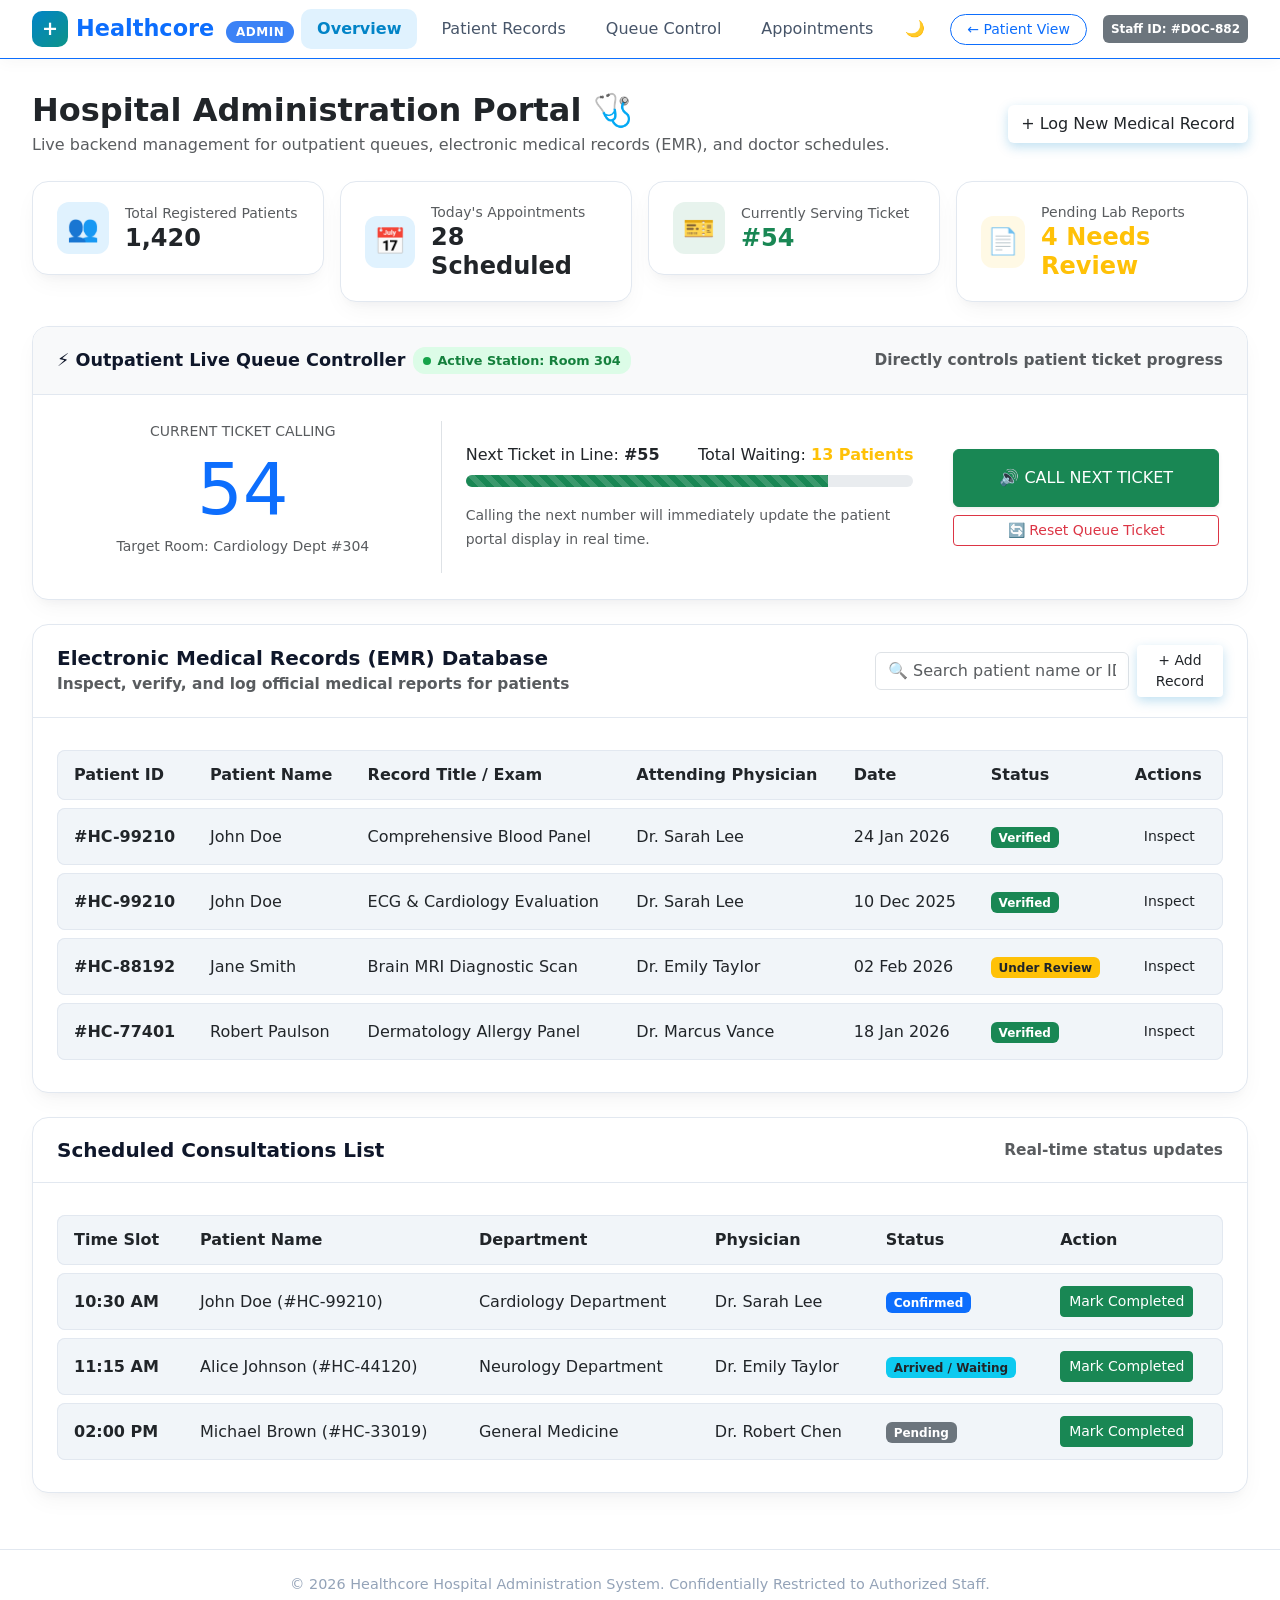
==== admin.html @ 1185d485 "Add files via upload" ====
<!DOCTYPE html>
<html lang="en" data-theme="light">

<head>
    <meta charset="UTF-8">
    <meta name="viewport" content="width=device-width, initial-scale=1.0">
    <title>Staff Admin Portal - Healthcore Hospital Management</title>
    <meta name="description" content="Healthcore Hospital Administration Portal - Manage patient medical records, live queue tickets, and appointments.">
    <link rel="stylesheet" href="style.css">
    <link href="https://cdn.jsdelivr.net/npm/bootstrap@5.0.2/dist/css/bootstrap.min.css" rel="stylesheet">
    <link rel="preconnect" href="https://fonts.googleapis.com">
    <link rel="preconnect" href="https://fonts.gstatic.com" crossorigin>
    <link href="https://fonts.googleapis.com/css2?family=Manrope:wght@200..800&display=swap" rel="stylesheet">
</head>

<body>
    <!-- Admin Header / Navbar -->
    <nav class="navbar navbar-expand-lg navbar-custom sticky-top border-bottom border-primary">
        <div class="navbar-layout">
            <a class="navbar-brand-custom text-primary d-flex align-items-center gap-2" href="admin.html">
                <span class="logo-icon bg-primary text-white">+</span> 
                <span>Healthcore <span class="admin-badge ms-1">ADMIN</span></span>
            </a>

            <button class="navbar-toggler border-0" type="button" data-bs-toggle="collapse" data-bs-target="#adminNavbar">
                <span class="navbar-toggler-icon">☰</span>
            </button>

            <div class="collapse navbar-collapse justify-content-center" id="adminNavbar">
                <ul class="navbar-nav gap-2">
                    <li class="nav-item">
                        <a class="nav-link nav-link-custom active" href="admin.html">
                            Overview
                        </a>
                    </li>
                    <li class="nav-item">
                        <a class="nav-link nav-link-custom" href="#records-management">
                            Patient Records
                        </a>
                    </li>
                    <li class="nav-item">
                        <a class="nav-link nav-link-custom" href="#queue-controller">
                            Queue Control
                        </a>
                    </li>
                    <li class="nav-item">
                        <a class="nav-link nav-link-custom" href="#appointments-management">
                            Appointments
                        </a>
                    </li>
                </ul>
            </div>

            <!-- Admin Controls -->
            <div class="d-flex align-items-center gap-3">
                <button class="btn btn-outline-custom p-2 rounded-circle" id="themeToggleBtn" title="Toggle Light/Dark Theme">
                    🌙
                </button>
                <a href="index.html" class="btn btn-outline-primary btn-sm rounded-pill px-3">
                    ← Patient View
                </a>
                <span class="badge bg-secondary p-2 d-none d-md-inline-block">Staff ID: #DOC-882</span>
            </div>
        </div>
    </nav>

    <!-- Main Wrapper -->
    <main class="main-wrapper">
        
        <!-- Welcome Admin Header -->
        <div class="d-flex align-items-center justify-content-between mb-4 flex-wrap gap-2">
            <div>
                <h2 class="manrope-800 mb-1">Hospital Administration Portal 🩺</h2>
                <p class="text-muted mb-0">Live backend management for outpatient queues, electronic medical records (EMR), and doctor schedules.</p>
            </div>
            <button class="btn btn-primary-custom" data-bs-toggle="modal" data-bs-target="#addRecordModal">
                + Log New Medical Record
            </button>
        </div>

        <!-- Admin KPI Metrics Grid -->
        <div class="row g-3 mb-4">
            <div class="col-md-3">
                <div class="kpi-card">
                    <div class="kpi-icon-box">👥</div>
                    <div>
                        <small class="text-muted d-block">Total Registered Patients</small>
                        <h4 class="manrope-800 mb-0">1,420</h4>
                    </div>
                </div>
            </div>
            <div class="col-md-3">
                <div class="kpi-card">
                    <div class="kpi-icon-box">📅</div>
                    <div>
                        <small class="text-muted d-block">Today's Appointments</small>
                        <h4 class="manrope-800 mb-0" id="adminApptCount">28 Scheduled</h4>
                    </div>
                </div>
            </div>
            <div class="col-md-3">
                <div class="kpi-card">
                    <div class="kpi-icon-box bg-success bg-opacity-10 text-success">🎫</div>
                    <div>
                        <small class="text-muted d-block">Currently Serving Ticket</small>
                        <h4 class="manrope-800 mb-0 text-success" id="adminServingTicket">#54</h4>
                    </div>
                </div>
            </div>
            <div class="col-md-3">
                <div class="kpi-card">
                    <div class="kpi-icon-box bg-warning bg-opacity-10 text-warning">📄</div>
                    <div>
                        <small class="text-muted d-block">Pending Lab Reports</small>
                        <h4 class="manrope-800 mb-0 text-warning">4 Needs Review</h4>
                    </div>
                </div>
            </div>
        </div>

        <!-- Live Queue Controller Card -->
        <section class="card-custom mb-4" id="queue-controller">
            <div class="card-header-custom bg-light">
                <div class="d-flex align-items-center gap-2">
                    <span>⚡ Outpatient Live Queue Controller</span>
                    <span class="queue-badge-live"><span class="pulse-dot"></span> Active Station: Room 304</span>
                </div>
                <small class="text-muted">Directly controls patient ticket progress</small>
            </div>
            <div class="card-body-custom">
                <div class="row align-items-center">
                    <div class="col-lg-4 text-center border-end">
                        <small class="text-muted d-block">CURRENT TICKET CALLING</small>
                        <h1 class="display-2 manrope-800 text-primary my-1" id="adminTicketDisplay">54</h1>
                        <p class="text-muted small">Target Room: Cardiology Dept #304</p>
                    </div>
                    <div class="col-lg-5 p-4">
                        <div class="d-flex justify-content-between mb-2">
                            <span>Next Ticket in Line: <strong class="text-dark" id="adminNextTicket">#55</strong></span>
                            <span>Total Waiting: <strong class="text-warning" id="adminWaitingCount">13 Patients</strong></span>
                        </div>
                        <div class="progress mb-3" style="height: 12px;">
                            <div class="progress-bar progress-bar-striped progress-bar-animated bg-success" role="progressbar" style="width: 80%" id="adminQueueProgressBar"></div>
                        </div>
                        <small class="text-muted">Calling the next number will immediately update the patient portal display in real time.</small>
                    </div>
                    <div class="col-lg-3 text-center p-3">
                        <button class="btn btn-success w-100 py-3 manrope-700 mb-2 shadow-sm" id="adminCallNextBtn">
                            🔊 CALL NEXT TICKET
                        </button>
                        <button class="btn btn-outline-danger btn-sm w-100" id="adminResetQueueBtn">
                            🔄 Reset Queue Ticket
                        </button>
                    </div>
                </div>
            </div>
        </section>

        <!-- Electronic Medical Records (EMR) Management Table -->
        <section class="card-custom mb-4" id="records-management">
            <div class="card-header-custom flex-wrap gap-2">
                <div>
                    <h5 class="manrope-700 mb-0">Electronic Medical Records (EMR) Database</h5>
                    <small class="text-muted">Inspect, verify, and log official medical reports for patients</small>
                </div>
                <div class="d-flex gap-2 align-items-center">
                    <input type="text" class="form-control form-control-custom table-search-bar" id="adminRecordSearch" placeholder="🔍 Search patient name or ID...">
                    <button class="btn btn-primary-custom btn-sm" data-bs-toggle="modal" data-bs-target="#addRecordModal">
                        + Add Record
                    </button>
                </div>
            </div>
            <div class="card-body-custom">
                <div class="records-table-container">
                    <table class="records-table">
                        <thead>
                            <tr>
                                <th>Patient ID</th>
                                <th>Patient Name</th>
                                <th>Record Title / Exam</th>
                                <th>Attending Physician</th>
                                <th>Date</th>
                                <th>Status</th>
                                <th>Actions</th>
                            </tr>
                        </thead>
                        <tbody id="adminRecordsTableBody">
                            <tr>
                                <td><strong>#HC-99210</strong></td>
                                <td>John Doe</td>
                                <td>Comprehensive Blood Panel</td>
                                <td>Dr. Sarah Lee</td>
                                <td>24 Jan 2026</td>
                                <td><span class="badge bg-success">Verified</span></td>
                                <td>
                                    <button class="btn btn-sm btn-outline-custom view-admin-record" data-record-id="REC-001">Inspect</button>
                                </td>
                            </tr>
                            <tr>
                                <td><strong>#HC-99210</strong></td>
                                <td>John Doe</td>
                                <td>ECG & Cardiology Evaluation</td>
                                <td>Dr. Sarah Lee</td>
                                <td>10 Dec 2025</td>
                                <td><span class="badge bg-success">Verified</span></td>
                                <td>
                                    <button class="btn btn-sm btn-outline-custom view-admin-record" data-record-id="REC-002">Inspect</button>
                                </td>
                            </tr>
                            <tr>
                                <td><strong>#HC-88192</strong></td>
                                <td>Jane Smith</td>
                                <td>Brain MRI Diagnostic Scan</td>
                                <td>Dr. Emily Taylor</td>
                                <td>02 Feb 2026</td>
                                <td><span class="badge bg-warning text-dark">Under Review</span></td>
                                <td>
                                    <button class="btn btn-sm btn-outline-custom view-admin-record" data-record-id="REC-004">Inspect</button>
                                </td>
                            </tr>
                            <tr>
                                <td><strong>#HC-77401</strong></td>
                                <td>Robert Paulson</td>
                                <td>Dermatology Allergy Panel</td>
                                <td>Dr. Marcus Vance</td>
                                <td>18 Jan 2026</td>
                                <td><span class="badge bg-success">Verified</span></td>
                                <td>
                                    <button class="btn btn-sm btn-outline-custom view-admin-record" data-record-id="REC-005">Inspect</button>
                                </td>
                            </tr>
                        </tbody>
                    </table>
                </div>
            </div>
        </section>

        <!-- Today's Scheduled Appointments Admin Management -->
        <section class="card-custom mb-4" id="appointments-management">
            <div class="card-header-custom">
                <h5 class="manrope-700 mb-0">Scheduled Consultations List</h5>
                <small class="text-muted">Real-time status updates</small>
            </div>
            <div class="card-body-custom">
                <div class="records-table-container">
                    <table class="records-table">
                        <thead>
                            <tr>
                                <th>Time Slot</th>
                                <th>Patient Name</th>
                                <th>Department</th>
                                <th>Physician</th>
                                <th>Status</th>
                                <th>Action</th>
                            </tr>
                        </thead>
                        <tbody>
                            <tr>
                                <td><strong>10:30 AM</strong></td>
                                <td>John Doe (#HC-99210)</td>
                                <td>Cardiology Department</td>
                                <td>Dr. Sarah Lee</td>
                                <td><span class="badge bg-primary">Confirmed</span></td>
                                <td>
                                    <button class="btn btn-sm btn-success mark-complete-btn">Mark Completed</button>
                                </td>
                            </tr>
                            <tr>
                                <td><strong>11:15 AM</strong></td>
                                <td>Alice Johnson (#HC-44120)</td>
                                <td>Neurology Department</td>
                                <td>Dr. Emily Taylor</td>
                                <td><span class="badge bg-info text-dark">Arrived / Waiting</span></td>
                                <td>
                                    <button class="btn btn-sm btn-success mark-complete-btn">Mark Completed</button>
                                </td>
                            </tr>
                            <tr>
                                <td><strong>02:00 PM</strong></td>
                                <td>Michael Brown (#HC-33019)</td>
                                <td>General Medicine</td>
                                <td>Dr. Robert Chen</td>
                                <td><span class="badge bg-secondary">Pending</span></td>
                                <td>
                                    <button class="btn btn-sm btn-success mark-complete-btn">Mark Completed</button>
                                </td>
                            </tr>
                        </tbody>
                    </table>
                </div>
            </div>
        </section>

    </main>

    <!-- MODAL: Add New Medical Record -->
    <div class="modal fade" id="addRecordModal" tabindex="-1" aria-hidden="true">
        <div class="modal-dialog modal-dialog-centered modal-lg">
            <div class="modal-content modal-content-custom">
                <div class="modal-header modal-header-custom">
                    <h5 class="modal-title manrope-700">Log New Medical Record (EMR)</h5>
                    <button type="button" class="btn-close" data-bs-dismiss="modal" aria-label="Close"></button>
                </div>
                <form id="addRecordForm">
                    <div class="modal-body p-4">
                        <div class="row g-3 mb-3">
                            <div class="col-md-6">
                                <label class="form-label manrope-600">Patient ID</label>
                                <input type="text" class="form-control form-control-custom" placeholder="#HC-99210" required>
                            </div>
                            <div class="col-md-6">
                                <label class="form-label manrope-600">Patient Full Name</label>
                                <input type="text" class="form-control form-control-custom" placeholder="John Doe" required>
                            </div>
                            <div class="col-md-6">
                                <label class="form-label manrope-600">Record Title / Procedure</label>
                                <input type="text" class="form-control form-control-custom" id="newRecTitle" placeholder="e.g. Chest X-Ray Scan" required>
                            </div>
                            <div class="col-md-6">
                                <label class="form-label manrope-600">Attending Physician</label>
                                <select class="form-select form-select-custom" id="newRecDoctor" required>
                                    <option value="Dr. Sarah Lee">Dr. Sarah Lee (Cardiology)</option>
                                    <option value="Dr. Robert Chen">Dr. Robert Chen (General Medicine)</option>
                                    <option value="Dr. Emily Taylor">Dr. Emily Taylor (Neurology)</option>
                                </select>
                            </div>
                        </div>
                        <div class="mb-3">
                            <label class="form-label manrope-600">Diagnostic Summary & Notes</label>
                            <textarea class="form-control form-control-custom" rows="4" placeholder="Enter clinical findings, vitals, lab parameters, and prescription details..." required></textarea>
                        </div>
                    </div>
                    <div class="modal-footer modal-footer-custom">
                        <button type="button" class="btn btn-outline-custom" data-bs-dismiss="modal">Cancel</button>
                        <button type="submit" class="btn btn-primary-custom">Save & Publish Record</button>
                    </div>
                </form>
            </div>
        </div>
    </div>

    <!-- Toast Notifications Container -->
    <div class="toast-container-custom" id="toastContainer"></div>

    <!-- Footer -->
    <footer>
        <div class="container">
            <p class="mb-1">© 2026 Healthcore Hospital Administration System. Confidentially Restricted to Authorized Staff.</p>
        </div>
    </footer>

    <script src="https://cdn.jsdelivr.net/npm/bootstrap@5.0.2/dist/js/bootstrap.bundle.min.js"></script>
    <script src="script.js"></script>
</body>

</html>
---- style.css ----
/* ==========================================================================
   Healthcore Patient Portal Design System & Stylesheet
   ========================================================================== */

:root {
    /* Color Palette */
    --primary-color: #0284c7;
    --primary-hover: #0369a1;
    --primary-light: #e0f2fe;
    --secondary-color: #0f172a;
    --accent-teal: #0d9488;
    --accent-teal-light: #ccfbf1;
    --success-color: #10b981;
    --warning-color: #f59e0b;
    --danger-color: #ef4444;

    /* Neutrals */
    --bg-body: #f8fafc;
    --bg-card: #ffffff;
    --bg-card-subtle: #f1f5f9;
    --text-primary: #0f172a;
    --text-secondary: #475569;
    --text-muted: #94a3b8;
    --border-color: #e2e8f0;
    --navbar-bg: #ffffff;

    /* Shadows & Radius */
    --card-shadow: 0 10px 25px -5px rgba(15, 23, 42, 0.05), 0 8px 10px -6px rgba(15, 23, 42, 0.03);
    --hover-shadow: 0 20px 30px -10px rgba(2, 132, 199, 0.15);
    --border-radius: 16px;
    --border-radius-sm: 10px;

    /* Transitions */
    --transition-fast: 0.2s ease;
    --transition-normal: 0.3s cubic-bezier(0.4, 0, 0.2, 1);
}

/* Dark Mode Variables */
[data-theme="dark"] {
    --bg-body: #0b132b;
    --bg-card: #1c2541;
    --bg-card-subtle: #111827;
    --text-primary: #f8fafc;
    --text-secondary: #cbd5e1;
    --text-muted: #64748b;
    --border-color: #334155;
    --navbar-bg: #1c2541;
    --primary-light: rgba(2, 132, 199, 0.2);
    --accent-teal-light: rgba(13, 148, 136, 0.2);
}

/* General Reset & Typography */
body {
    font-family: 'Manrope', -apple-system, BlinkMacSystemFont, "Segoe UI", Roboto, sans-serif;
    background-color: var(--bg-body);
    color: var(--text-primary);
    transition: background-color var(--transition-normal), color var(--transition-normal);
    min-height: 100vh;
    display: flex;
    flex-direction: column;
}

.manrope-800 { font-weight: 800; }
.manrope-700 { font-weight: 700; }
.manrope-600 { font-weight: 600; }
.manrope-400 { font-weight: 400; }

/* Navbar */
.navbar-custom {
    background-color: var(--navbar-bg);
    border-bottom: 1px solid var(--border-color);
    box-shadow: 0 4px 15px rgba(0, 0, 0, 0.03);
    padding: 0.75rem 0;
    transition: background-color var(--transition-normal);
}

.navbar-layout {
    display: flex;
    align-items: center;
    justify-content: space-between;
    padding: 0 2rem;
    max-width: 1400px;
    margin: 0 auto;
    width: 100%;
}

.navbar-brand-custom {
    font-size: 1.4rem;
    font-weight: 800;
    color: var(--primary-color) !important;
    text-decoration: none;
    display: flex;
    align-items: center;
    gap: 10px;
}

.navbar-brand-custom span.logo-icon {
    background: linear-gradient(135deg, var(--primary-color), var(--accent-teal));
    color: white;
    width: 36px;
    height: 36px;
    border-radius: 10px;
    display: inline-flex;
    align-items: center;
    justify-content: center;
    font-size: 1.2rem;
}

.nav-link-custom {
    color: var(--text-secondary) !important;
    font-weight: 600;
    padding: 0.5rem 1rem !important;
    border-radius: var(--border-radius-sm);
    transition: all var(--transition-fast);
    position: relative;
    text-decoration: none;
}

.nav-link-custom:hover {
    color: var(--primary-color) !important;
    background-color: var(--primary-light);
}

.nav-link-custom.active {
    color: var(--primary-color) !important;
    background-color: var(--primary-light);
    font-weight: 700;
}

.profile-dropdown-btn {
    border: 1px solid var(--border-color);
    background-color: var(--bg-card-subtle);
    color: var(--text-primary);
    font-weight: 600;
    border-radius: 30px;
    padding: 6px 18px;
    display: flex;
    align-items: center;
    gap: 10px;
    transition: all var(--transition-fast);
}

.profile-dropdown-btn:hover, .profile-dropdown-btn:focus {
    border-color: var(--primary-color);
    box-shadow: 0 0 0 3px rgba(2, 132, 199, 0.15);
}

.user-avatar {
    width: 28px;
    height: 28px;
    background-color: var(--primary-color);
    color: white;
    border-radius: 50%;
    display: inline-flex;
    align-items: center;
    justify-content: center;
    font-size: 0.85rem;
    font-weight: 700;
}

.dropdown-menu-custom {
    background-color: var(--bg-card);
    border: 1px solid var(--border-color);
    border-radius: var(--border-radius-sm);
    box-shadow: 0 10px 25px rgba(0, 0, 0, 0.1);
    padding: 8px;
}

.dropdown-menu-custom .dropdown-item {
    color: var(--text-primary);
    border-radius: 6px;
    padding: 8px 16px;
    font-weight: 500;
    transition: background-color var(--transition-fast);
}

.dropdown-menu-custom .dropdown-item:hover {
    background-color: var(--primary-light);
    color: var(--primary-color);
}

/* Page Layout */
.main-wrapper {
    max-width: 1400px;
    margin: 0 auto;
    padding: 2rem;
    width: 100%;
    flex: 1;
}

/* Welcome Banner */
.welcome-header {
    background: linear-gradient(135deg, #0f172a 0%, #1e293b 50%, #0284c7 100%);
    color: white;
    border-radius: var(--border-radius);
    padding: 2rem;
    margin-bottom: 2rem;
    position: relative;
    overflow: hidden;
    box-shadow: var(--card-shadow);
}

.welcome-header::after {
    content: "+";
    position: absolute;
    right: 4%;
    bottom: -30px;
    font-size: 14rem;
    color: rgba(255, 255, 255, 0.04);
    font-weight: 900;
    pointer-events: none;
}

/* Card Grid & Custom Cards */
.card-grid {
    display: grid;
    grid-template-columns: repeat(auto-fit, minmax(340px, 1fr));
    gap: 1.75rem;
    margin-bottom: 2rem;
}

.card-custom {
    background-color: var(--bg-card);
    border: 1px solid var(--border-color);
    border-radius: var(--border-radius);
    box-shadow: var(--card-shadow);
    transition: transform var(--transition-normal), box-shadow var(--transition-normal), border-color var(--transition-normal);
    display: flex;
    flex-direction: column;
    overflow: hidden;
}

.card-custom:hover {
    transform: translateY(-4px);
    box-shadow: var(--hover-shadow);
    border-color: rgba(2, 132, 199, 0.3);
}

.card-header-custom {
    background-color: transparent;
    border-bottom: 1px solid var(--border-color);
    padding: 1.25rem 1.5rem;
    font-size: 1.1rem;
    font-weight: 700;
    color: var(--text-primary);
    display: flex;
    align-items: center;
    justify-content: space-between;
}

.card-body-custom {
    padding: 1.5rem;
    display: flex;
    flex-direction: column;
    flex: 1;
}

/* Appointment Widget */
.appointment-date-badge {
    background-color: var(--primary-light);
    color: var(--primary-color);
    font-weight: 700;
    padding: 6px 14px;
    border-radius: 20px;
    font-size: 0.9rem;
    display: inline-block;
    width: fit-content;
    margin-bottom: 1rem;
}

.doctor-info-box {
    display: flex;
    align-items: center;
    gap: 12px;
    margin-top: 1rem;
    margin-bottom: 1.5rem;
    padding: 12px;
    background-color: var(--bg-card-subtle);
    border-radius: var(--border-radius-sm);
}

.doctor-avatar {
    width: 44px;
    height: 44px;
    border-radius: 50%;
    background-color: var(--accent-teal);
    color: white;
    display: flex;
    align-items: center;
    justify-content: center;
    font-weight: 700;
}

/* Queue Widget */
.queue-box {
    text-align: center;
    padding: 0.5rem 0;
}

.queue-number-large {
    font-size: 4rem;
    font-weight: 800;
    line-height: 1;
    color: var(--primary-color);
    margin: 0.5rem 0;
    text-shadow: 0 4px 10px rgba(2, 132, 199, 0.15);
}

.queue-badge-live {
    background-color: #dcfce7;
    color: #15803d;
    font-size: 0.8rem;
    font-weight: 700;
    padding: 4px 10px;
    border-radius: 12px;
    display: inline-flex;
    align-items: center;
    gap: 6px;
}

.pulse-dot {
    width: 8px;
    height: 8px;
    background-color: #16a34a;
    border-radius: 50%;
    animation: pulse 1.5s infinite;
}

@keyframes pulse {
    0% { transform: scale(0.95); box-shadow: 0 0 0 0 rgba(22, 163, 74, 0.7); }
    70% { transform: scale(1); box-shadow: 0 0 0 6px rgba(22, 163, 74, 0); }
    100% { transform: scale(0.95); box-shadow: 0 0 0 0 rgba(22, 163, 74, 0); }
}

.queue-details {
    display: flex;
    justify-content: space-around;
    padding: 12px;
    background-color: var(--bg-card-subtle);
    border-radius: var(--border-radius-sm);
    margin-bottom: 1.5rem;
    text-align: center;
}

/* Buttons */
.btn-primary-custom {
    background-color: var(--primary-color);
    color: white;
    border: none;
    font-weight: 600;
    padding: 10px 20px;
    border-radius: var(--border-radius-sm);
    transition: all var(--transition-fast);
    box-shadow: 0 4px 12px rgba(2, 132, 199, 0.25);
    display: inline-flex;
    align-items: center;
    justify-content: center;
    gap: 8px;
    text-decoration: none;
}

.btn-primary-custom:hover {
    background-color: var(--primary-hover);
    color: white;
    transform: translateY(-1px);
    box-shadow: 0 6px 16px rgba(2, 132, 199, 0.35);
}

.btn-outline-custom {
    background-color: transparent;
    color: var(--text-primary);
    border: 1px solid var(--border-color);
    font-weight: 600;
    padding: 10px 20px;
    border-radius: var(--border-radius-sm);
    transition: all var(--transition-fast);
    text-decoration: none;
}

.btn-outline-custom:hover {
    background-color: var(--bg-card-subtle);
    border-color: var(--text-muted);
    color: var(--text-primary);
}

/* Medical Records Table/List */
.records-table-container {
    overflow-x: auto;
}

.records-table {
    width: 100%;
    border-collapse: separate;
    border-spacing: 0 8px;
}

.records-table tr {
    background-color: var(--bg-card-subtle);
    transition: transform var(--transition-fast);
}

.records-table td, .records-table th {
    padding: 12px 16px;
    border-top: 1px solid var(--border-color);
    border-bottom: 1px solid var(--border-color);
}

.records-table td:first-child, .records-table th:first-child {
    border-left: 1px solid var(--border-color);
    border-top-left-radius: 8px;
    border-bottom-left-radius: 8px;
}

.records-table td:last-child, .records-table th:last-child {
    border-right: 1px solid var(--border-color);
    border-top-right-radius: 8px;
    border-bottom-right-radius: 8px;
}

/* Modals */
.modal-content-custom {
    background-color: var(--bg-card);
    border: 1px solid var(--border-color);
    border-radius: var(--border-radius);
    color: var(--text-primary);
}

.modal-header-custom {
    border-bottom: 1px solid var(--border-color);
    padding: 1.25rem 1.5rem;
}

.modal-footer-custom {
    border-top: 1px solid var(--border-color);
    padding: 1rem 1.5rem;
}

/* Form Controls */
.form-control-custom, .form-select-custom {
    background-color: var(--bg-card-subtle);
    border: 1px solid var(--border-color);
    color: var(--text-primary);
    border-radius: var(--border-radius-sm);
    padding: 10px 14px;
    width: 100%;
}

.form-control-custom:focus, .form-select-custom:focus {
    background-color: var(--bg-card);
    border-color: var(--primary-color);
    box-shadow: 0 0 0 3px rgba(2, 132, 199, 0.2);
    color: var(--text-primary);
    outline: none;
}

/* Quick Action Tiles */
.action-grid {
    display: grid;
    grid-template-columns: repeat(auto-fit, minmax(180px, 1fr));
    gap: 1rem;
    margin-bottom: 2rem;
}

.action-tile {
    background-color: var(--bg-card);
    border: 1px solid var(--border-color);
    border-radius: var(--border-radius-sm);
    padding: 1.25rem;
    text-align: center;
    cursor: pointer;
    transition: all var(--transition-fast);
    text-decoration: none;
    color: var(--text-primary);
    display: block;
}

.action-tile:hover {
    border-color: var(--primary-color);
    background-color: var(--primary-light);
    color: var(--primary-color);
    transform: translateY(-2px);
}

.action-icon {
    font-size: 1.8rem;
    margin-bottom: 0.5rem;
    display: block;
}

/* Toast Notifications */
.toast-container-custom {
    position: fixed;
    bottom: 20px;
    right: 20px;
    z-index: 1100;
}

.toast-custom {
    background-color: var(--secondary-color);
    color: white;
    padding: 12px 20px;
    border-radius: var(--border-radius-sm);
    box-shadow: 0 10px 25px rgba(0,0,0,0.2);
    display: flex;
    align-items: center;
    gap: 12px;
    animation: slideUp 0.3s ease;
}

@keyframes slideUp {
    from { transform: translateY(100%); opacity: 0; }
    to { transform: translateY(0); opacity: 1; }
}

/* Footer */
footer {
    border-top: 1px solid var(--border-color);
    background-color: var(--navbar-bg);
    color: var(--text-muted);
    padding: 1.5rem 0;
    text-align: center;
    margin-top: auto;
    font-size: 0.9rem;
}

/* Admin Dashboard Specific Styles */
.admin-badge {
    background-color: #3b82f6;
    color: white;
    font-size: 0.75rem;
    font-weight: 700;
    padding: 4px 10px;
    border-radius: 20px;
    text-transform: uppercase;
    letter-spacing: 0.5px;
}

.kpi-card {
    background-color: var(--bg-card);
    border: 1px solid var(--border-color);
    border-radius: var(--border-radius);
    padding: 1.25rem 1.5rem;
    display: flex;
    align-items: center;
    gap: 1rem;
    box-shadow: var(--card-shadow);
}

.kpi-icon-box {
    width: 52px;
    height: 52px;
    border-radius: 12px;
    background-color: var(--primary-light);
    color: var(--primary-color);
    display: flex;
    align-items: center;
    justify-content: center;
    font-size: 1.6rem;
}

.table-search-bar {
    max-width: 320px;
}
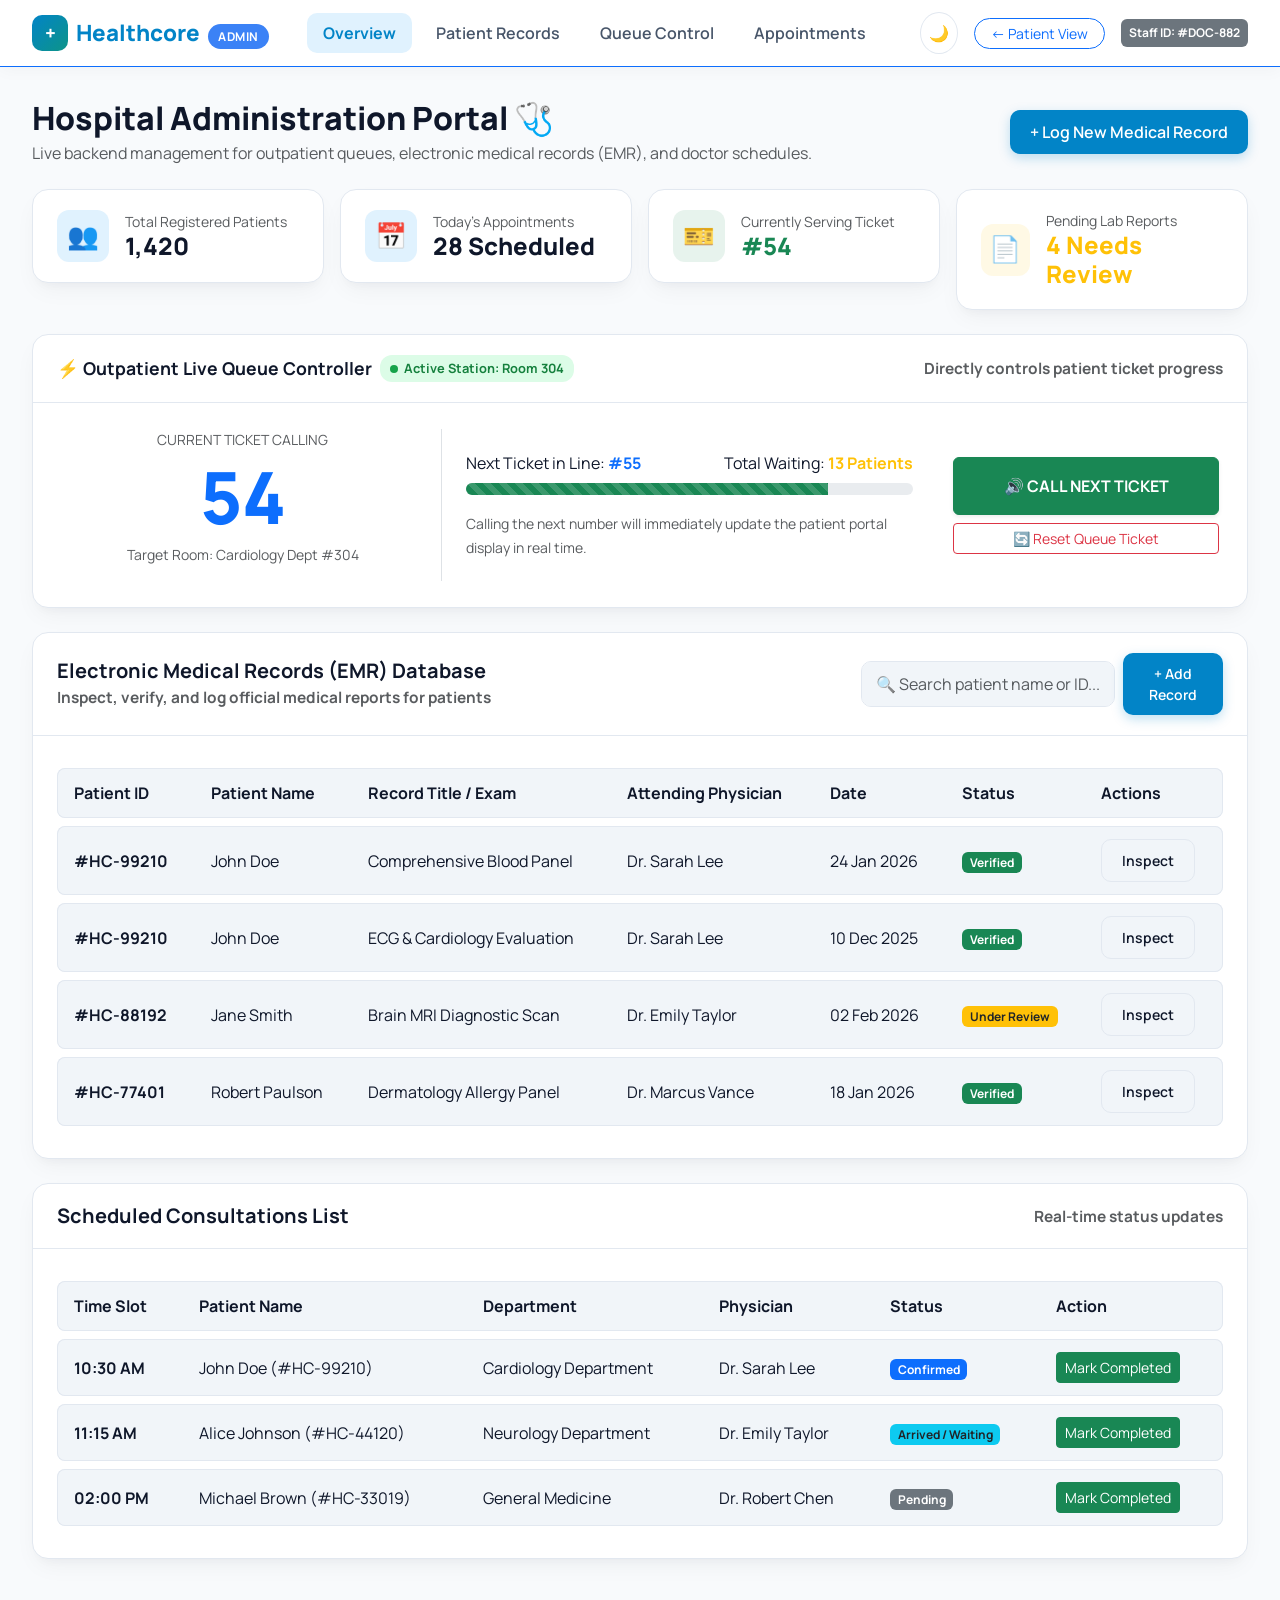
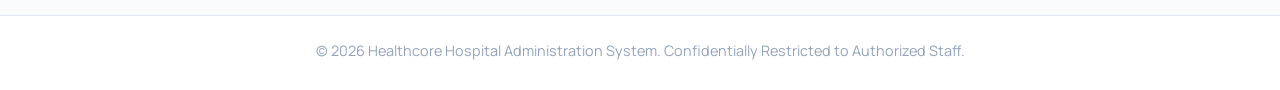
==== commit 3f7ea011: "Add files via upload" ====
--- a/admin.html
+++ b/admin.html
@@ -6,8 +6,8 @@
     <meta name="viewport" content="width=device-width, initial-scale=1.0">
     <title>Staff Admin Portal - Healthcore Hospital Management</title>
     <meta name="description" content="Healthcore Hospital Administration Portal - Manage patient medical records, live queue tickets, and appointments.">
+    <link href="https://cdn.jsdelivr.net/npm/bootstrap@5.0.2/dist/css/bootstrap.min.css" rel="stylesheet">
     <link rel="stylesheet" href="style.css">
-    <link href="https://cdn.jsdelivr.net/npm/bootstrap@5.0.2/dist/css/bootstrap.min.css" rel="stylesheet">
     <link rel="preconnect" href="https://fonts.googleapis.com">
     <link rel="preconnect" href="https://fonts.gstatic.com" crossorigin>
     <link href="https://fonts.googleapis.com/css2?family=Manrope:wght@200..800&display=swap" rel="stylesheet">
@@ -120,7 +120,7 @@
 
         <!-- Live Queue Controller Card -->
         <section class="card-custom mb-4" id="queue-controller">
-            <div class="card-header-custom bg-light">
+            <div class="card-header-custom">
                 <div class="d-flex align-items-center gap-2">
                     <span>⚡ Outpatient Live Queue Controller</span>
                     <span class="queue-badge-live"><span class="pulse-dot"></span> Active Station: Room 304</span>
@@ -136,7 +136,7 @@
                     </div>
                     <div class="col-lg-5 p-4">
                         <div class="d-flex justify-content-between mb-2">
-                            <span>Next Ticket in Line: <strong class="text-dark" id="adminNextTicket">#55</strong></span>
+                            <span>Next Ticket in Line: <strong class="text-primary" id="adminNextTicket">#55</strong></span>
                             <span>Total Waiting: <strong class="text-warning" id="adminWaitingCount">13 Patients</strong></span>
                         </div>
                         <div class="progress mb-3" style="height: 12px;">
--- a/style.css
+++ b/style.css
@@ -37,27 +37,35 @@
 
 /* Dark Mode Variables */
 [data-theme="dark"] {
-    --bg-body: #0b132b;
+    --bg-body: #000000;
     --bg-card: #1c2541;
     --bg-card-subtle: #111827;
     --text-primary: #f8fafc;
     --text-secondary: #cbd5e1;
-    --text-muted: #64748b;
+    --text-muted: #94a3b8;
     --border-color: #334155;
     --navbar-bg: #1c2541;
     --primary-light: rgba(2, 132, 199, 0.2);
     --accent-teal-light: rgba(13, 148, 136, 0.2);
 }
 
+[data-theme="dark"],
+[data-theme="dark"] body {
+    background-color: #000000 !important;
+}
+
 /* General Reset & Typography */
+html, body {
+    background-color: var(--bg-body);
+    color: var(--text-primary);
+    transition: background-color var(--transition-normal), color var(--transition-normal);
+    min-height: 100vh;
+    display: flex;
+    flex-direction: column;
+}
+
 body {
     font-family: 'Manrope', -apple-system, BlinkMacSystemFont, "Segoe UI", Roboto, sans-serif;
-    background-color: var(--bg-body);
-    color: var(--text-primary);
-    transition: background-color var(--transition-normal), color var(--transition-normal);
-    min-height: 100vh;
-    display: flex;
-    flex-direction: column;
 }
 
 .manrope-800 { font-weight: 800; }
@@ -560,4 +568,263 @@
 
 .table-search-bar {
     max-width: 320px;
+}
+
+/* Comprehensive Dark Mode Overrides */
+[data-theme="dark"] .text-muted {
+    color: var(--text-muted) !important;
+}
+
+[data-theme="dark"] .text-dark {
+    color: var(--text-primary) !important;
+}
+
+[data-theme="dark"] .text-secondary {
+    color: var(--text-secondary) !important;
+}
+
+[data-theme="dark"] .bg-light {
+    background-color: var(--bg-card-subtle) !important;
+    color: var(--text-primary) !important;
+}
+
+[data-theme="dark"] .bg-white {
+    background-color: var(--bg-card) !important;
+    color: var(--text-primary) !important;
+}
+
+[data-theme="dark"] .border,
+[data-theme="dark"] .border-start,
+[data-theme="dark"] .border-end,
+[data-theme="dark"] .border-top,
+[data-theme="dark"] .border-bottom {
+    border-color: var(--border-color) !important;
+}
+
+/* Modal Inner Boxes & Open Cards */
+[data-theme="dark"] .modal-content-custom {
+    background-color: var(--bg-card);
+    color: var(--text-primary);
+    border-color: var(--border-color);
+}
+
+[data-theme="dark"] .modal-content-custom .border,
+[data-theme="dark"] .modal-content-custom .rounded,
+[data-theme="dark"] .modal-content-custom .bg-light {
+    background-color: var(--bg-card-subtle) !important;
+    border-color: var(--border-color) !important;
+    color: var(--text-primary) !important;
+}
+
+[data-theme="dark"] .btn-close {
+    filter: invert(1) grayscale(100%) brightness(200%);
+}
+
+/* Form Controls and Select Options */
+[data-theme="dark"] .form-control-custom,
+[data-theme="dark"] .form-select-custom,
+[data-theme="dark"] .form-control,
+[data-theme="dark"] .form-select {
+    background-color: var(--bg-card-subtle);
+    border-color: var(--border-color);
+    color: var(--text-primary);
+}
+
+[data-theme="dark"] select option,
+[data-theme="dark"] .form-select option {
+    background-color: var(--bg-card);
+    color: var(--text-primary);
+}
+
+[data-theme="dark"] .form-check-label {
+    color: var(--text-primary);
+}
+
+/* Alert Overrides in Dark Mode */
+[data-theme="dark"] .alert-info {
+    background-color: rgba(2, 132, 199, 0.18);
+    border-color: rgba(2, 132, 199, 0.35);
+    color: #7dd3fc;
+}
+
+[data-theme="dark"] .alert-success {
+    background-color: rgba(16, 185, 129, 0.18);
+    border-color: rgba(16, 185, 129, 0.35);
+    color: #6ee7b7;
+}
+
+[data-theme="dark"] .alert-warning {
+    background-color: rgba(245, 158, 11, 0.18);
+    border-color: rgba(245, 158, 11, 0.35);
+    color: #fcd34d;
+}
+
+/* Badges with light text in dark mode */
+[data-theme="dark"] .badge.bg-warning.text-dark,
+[data-theme="dark"] .badge.bg-info.text-dark {
+    color: #0f172a !important;
+}
+
+/* Table in Dark Mode */
+[data-theme="dark"] .records-table tr {
+    background-color: var(--bg-card-subtle);
+    color: var(--text-primary);
+}
+
+[data-theme="dark"] .records-table th,
+[data-theme="dark"] .records-table td {
+    color: var(--text-primary);
+    border-color: var(--border-color);
+}
+
+/* Horizontal Divider HR */
+[data-theme="dark"] hr,
+[data-theme="dark"] .dropdown-divider {
+    border-color: var(--border-color);
+    opacity: 0.25;
+}
+
+/* Dropdown Button (Profile Button) — Dark Mode */
+[data-theme="dark"] .profile-dropdown-btn {
+    background-color: var(--bg-card-subtle);
+    border-color: var(--border-color);
+    color: var(--text-primary);
+}
+
+[data-theme="dark"] .profile-dropdown-btn:hover,
+[data-theme="dark"] .profile-dropdown-btn:focus,
+[data-theme="dark"] .profile-dropdown-btn.show {
+    background-color: var(--bg-card);
+    border-color: var(--primary-color);
+    color: var(--text-primary);
+    box-shadow: 0 0 0 3px rgba(2, 132, 199, 0.25);
+}
+
+/* Dropdown Menu Panel — Dark Mode */
+[data-theme="dark"] .dropdown-menu-custom {
+    background-color: var(--bg-card);
+    border-color: var(--border-color);
+    box-shadow: 0 10px 30px rgba(0, 0, 0, 0.5);
+}
+
+[data-theme="dark"] .dropdown-menu-custom .dropdown-item {
+    color: var(--text-primary);
+}
+
+[data-theme="dark"] .dropdown-menu-custom .dropdown-item:hover {
+    background-color: var(--primary-light);
+    color: var(--primary-color);
+}
+
+[data-theme="dark"] .dropdown-menu-custom .dropdown-item.active {
+    background-color: var(--primary-light);
+    color: var(--primary-color);
+}
+
+/* Override Bootstrap's default dropdown-menu background in dark mode */
+[data-theme="dark"] .dropdown-menu {
+    background-color: var(--bg-card) !important;
+    border-color: var(--border-color) !important;
+    color: var(--text-primary) !important;
+}
+
+[data-theme="dark"] .dropdown-menu .dropdown-item {
+    color: var(--text-primary) !important;
+}
+
+[data-theme="dark"] .dropdown-menu .dropdown-item:hover,
+[data-theme="dark"] .dropdown-menu .dropdown-item:focus {
+    background-color: var(--primary-light) !important;
+    color: var(--primary-color) !important;
+}
+
+/* ============================================================
+   ADDITIONAL DARK MODE TEXT & ELEMENT OVERRIDES
+   ============================================================ */
+
+/* All general text inside cards/sections */
+[data-theme="dark"] .card-custom,
+[data-theme="dark"] .card-body-custom,
+[data-theme="dark"] .card-header-custom {
+    color: var(--text-primary);
+}
+
+/* Paragraph and span text inside cards */
+[data-theme="dark"] .card-custom p,
+[data-theme="dark"] .card-custom span,
+[data-theme="dark"] .card-custom small,
+[data-theme="dark"] .card-custom label,
+[data-theme="dark"] .card-custom strong,
+[data-theme="dark"] .card-custom h1,
+[data-theme="dark"] .card-custom h2,
+[data-theme="dark"] .card-custom h3,
+[data-theme="dark"] .card-custom h4,
+[data-theme="dark"] .card-custom h5,
+[data-theme="dark"] .card-custom h6 {
+    color: var(--text-primary);
+}
+
+/* Specifically the muted paragraph in appointment card */
+[data-theme="dark"] .card-custom p.text-secondary,
+[data-theme="dark"] .card-custom p.text-muted,
+[data-theme="dark"] .card-custom small.text-muted {
+    color: var(--text-muted) !important;
+}
+
+/* Doctor info box text (Dr. Sarah Lee, dept label) */
+[data-theme="dark"] .doctor-info-box h6,
+[data-theme="dark"] .doctor-info-box small,
+[data-theme="dark"] .doctor-info-box p {
+    color: var(--text-primary) !important;
+}
+
+/* Queue card labels: "YOUR QUEUE TICKET", "Currently Serving", "Est. Wait Time" */
+[data-theme="dark"] .queue-box p,
+[data-theme="dark"] .queue-box small,
+[data-theme="dark"] .queue-details small,
+[data-theme="dark"] .queue-details p {
+    color: var(--text-muted) !important;
+}
+
+/* Outline buttons in dark mode */
+[data-theme="dark"] .btn-outline-custom {
+    color: var(--text-primary);
+    border-color: var(--border-color);
+    background-color: transparent;
+}
+
+[data-theme="dark"] .btn-outline-custom:hover {
+    color: var(--text-primary);
+    background-color: var(--bg-card-subtle);
+    border-color: var(--text-muted);
+}
+
+/* Action tiles text */
+[data-theme="dark"] .action-tile strong,
+[data-theme="dark"] .action-tile small {
+    color: var(--text-primary);
+}
+
+[data-theme="dark"] .action-tile small.text-muted {
+    color: var(--text-muted) !important;
+}
+
+/* Main wrapper general text */
+[data-theme="dark"] .main-wrapper p,
+[data-theme="dark"] .main-wrapper span,
+[data-theme="dark"] .main-wrapper small,
+[data-theme="dark"] .main-wrapper strong {
+    color: var(--text-primary);
+}
+
+[data-theme="dark"] .main-wrapper .text-muted,
+[data-theme="dark"] .main-wrapper small.text-muted {
+    color: var(--text-muted) !important;
+}
+
+/* Live Queue Badge — Dark Mode */
+[data-theme="dark"] .queue-badge-live {
+    background-color: rgba(22, 163, 74, 0.2);
+    color: #4ade80;
+    border: 1px solid rgba(22, 163, 74, 0.35);
 }
